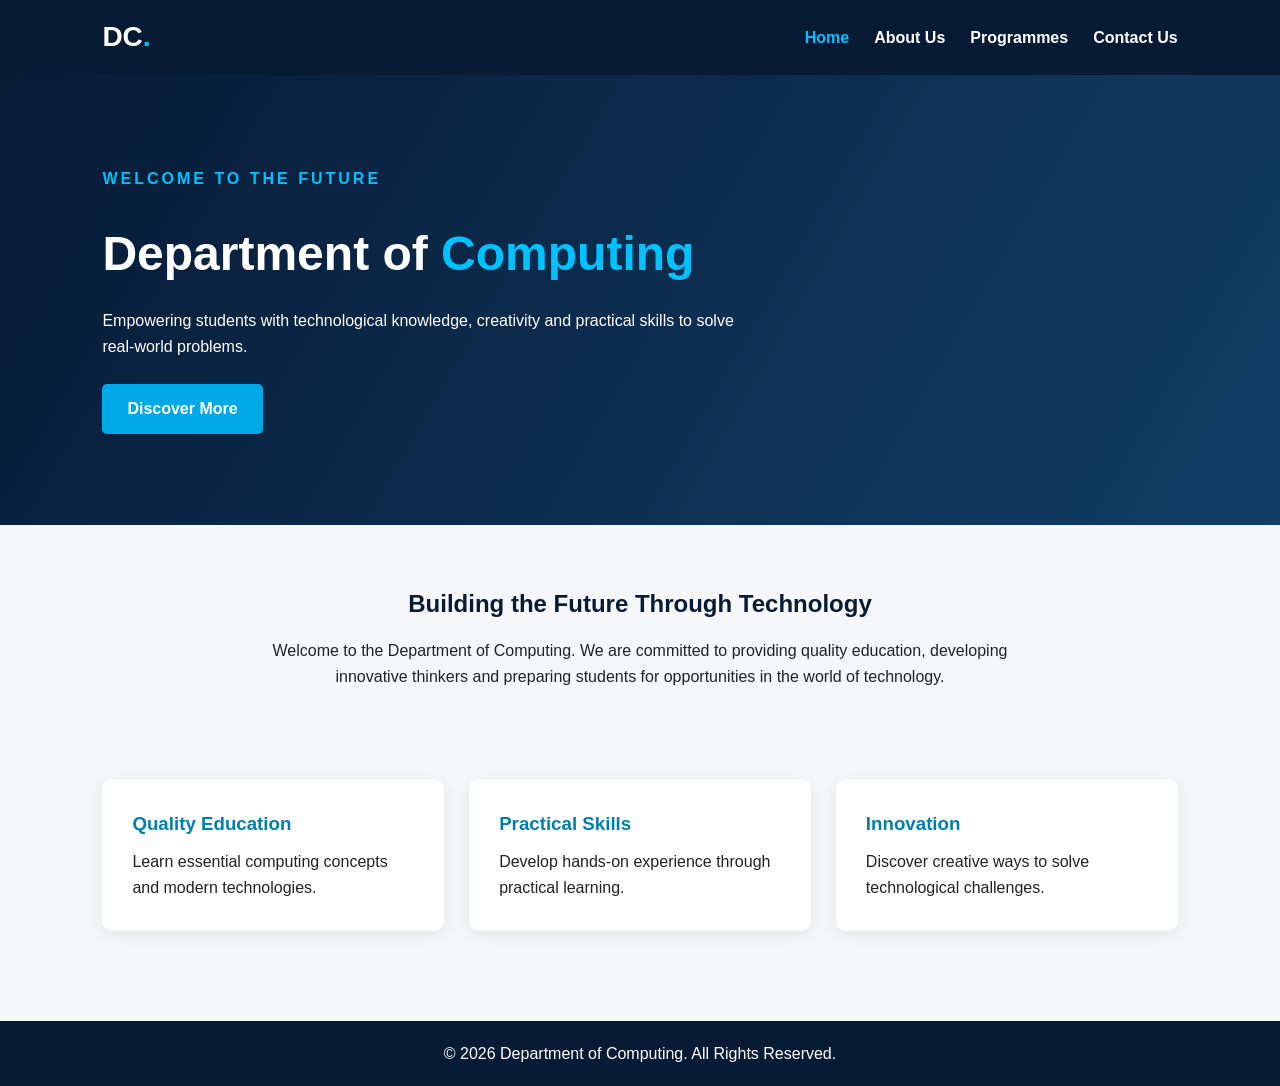
==== index.html @ 64c6f4ee "Initial commit: Create Department of Computing website" ====
<!DOCTYPE html>
<html lang="en">
<head>
    <meta charset="UTF-8">
    <meta name="viewport" content="width=device-width, initial-scale=1.0">
    <title>Department of Computing | Home</title>
    <link rel="stylesheet" href="style.css">
</head>
<body>

    <header>
        <nav class="navbar">
            <h2 class="logo">DC<span>.</span></h2>

            <ul class="nav-links">
                <li><a class="active" href="index.html">Home</a></li>
                <li><a href="about.html">About Us</a></li>
                <li><a href="programmes.html">Programmes</a></li>
                <li><a href="contact.html">Contact Us</a></li>
            </ul>
        </nav>
    </header>

    <section class="hero">
        <div class="hero-content">
            <p class="tagline">WELCOME TO THE FUTURE</p>
            <h1>Department of <span>Computing</span></h1>
            <p>
                Empowering students with technological knowledge,
                creativity and practical skills to solve real-world problems.
            </p>
            <a href="about.html" class="btn">Discover More</a>
        </div>
    </section>

    <section class="welcome">
        <h2>Building the Future Through Technology</h2>
        <p>
            Welcome to the Department of Computing. We are committed
            to providing quality education, developing innovative
            thinkers and preparing students for opportunities in
            the world of technology.
        </p>
    </section>

    <section class="features">
        <div class="feature-card">
            <h3>Quality Education</h3>
            <p>Learn essential computing concepts and modern technologies.</p>
        </div>

        <div class="feature-card">
            <h3>Practical Skills</h3>
            <p>Develop hands-on experience through practical learning.</p>
        </div>

        <div class="feature-card">
            <h3>Innovation</h3>
            <p>Discover creative ways to solve technological challenges.</p>
        </div>
    </section>

    <footer>
        <p>&copy; 2026 Department of Computing. All Rights Reserved.</p>
    </footer>

</body>
</html>
---- style.css ----
/* GENERAL SETTINGS */
* {
    margin: 0;
    padding: 0;
    box-sizing: border-box;
}

body {
    font-family: Arial, sans-serif;
    background-color: #f5f7fb;
    color: #222;
    line-height: 1.6;
}

/* NAVIGATION BAR */
header {
    background-color: #071b35;
    padding: 15px 8%;
}

.navbar {
    display: flex;
    justify-content: space-between;
    align-items: center;
}

.logo {
    color: white;
    font-size: 28px;
}

.logo span {
    color: #00c2ff;
}

.nav-links {
    display: flex;
    list-style: none;
    gap: 25px;
}

.nav-links a {
    color: white;
    text-decoration: none;
    font-weight: bold;
    transition: 0.3s;
}

.nav-links a:hover,
.nav-links a.active {
    color: #00c2ff;
}

/* HOMEPAGE HERO SECTION */
.hero {
    min-height: 450px;
    background: linear-gradient(120deg, #071b35, #123e68);
    display: flex;
    align-items: center;
    padding: 60px 8%;
    color: white;
}

.hero-content {
    max-width: 650px;
}

.tagline {
    color: #00c2ff;
    font-weight: bold;
    letter-spacing: 3px;
}

.hero h1 {
    font-size: 48px;
    margin: 15px 0;
}

.hero h1 span {
    color: #00c2ff;
}

.hero-content p {
    margin-bottom: 25px;
}

.btn {
    display: inline-block;
    background-color: #00a8e8;
    color: white;
    padding: 12px 25px;
    text-decoration: none;
    border-radius: 5px;
    font-weight: bold;
}

.btn:hover {
    background-color: #007eb0;
}

/* WELCOME SECTION */
.welcome {
    text-align: center;
    padding: 60px 10%;
}

.welcome h2,
.content-section h2 {
    color: #071b35;
    margin-bottom: 15px;
}

.welcome p {
    max-width: 800px;
    margin: auto;
}

/* FEATURE CARDS */
.features {
    display: grid;
    grid-template-columns: repeat(3, 1fr);
    gap: 25px;
    padding: 30px 8% 60px;
}

.feature-card,
.programme-card {
    background-color: white;
    padding: 30px;
    border-radius: 10px;
    box-shadow: 0 4px 15px rgba(0, 0, 0, 0.08);
    transition: 0.3s;
}

.feature-card:hover,
.programme-card:hover {
    transform: translateY(-5px);
}

.feature-card h3,
.programme-card h3 {
    color: #007eb0;
    margin-bottom: 10px;
}

/* OTHER PAGE BANNERS */
.page-banner {
    background: linear-gradient(120deg, #071b35, #123e68);
    color: white;
    text-align: center;
    padding: 65px 20px;
}

.page-banner h1 {
    font-size: 36px;
    margin-bottom: 10px;
}

/* CONTENT SECTION */
.content-section {
    padding: 50px 8%;
}

.content-section h2 {
    margin-top: 20px;
}

.content-section p {
    margin-bottom: 15px;
}

/* PROGRAMME CARDS */
.programme-grid {
    display: grid;
    grid-template-columns: repeat(2, 1fr);
    gap: 25px;
    margin-top: 30px;
}

/* CONTACT SECTION */
.contact-container {
    display: grid;
    grid-template-columns: 1fr 1fr;
    gap: 40px;
    align-items: start;
}

.contact-info {
    background-color: white;
    padding: 30px;
    border-radius: 10px;
}

.contact-form {
    background-color: white;
    padding: 30px;
    border-radius: 10px;
    box-shadow: 0 4px 15px rgba(0, 0, 0, 0.08);
}

.contact-form label {
    display: block;
    margin-top: 15px;
    font-weight: bold;
}

.contact-form input,
.contact-form textarea {
    width: 100%;
    padding: 12px;
    margin-top: 5px;
    border: 1px solid #ccc;
    border-radius: 5px;
    font-family: Arial, sans-serif;
}

.contact-form button {
    background-color: #007eb0;
    color: white;
    border: none;
    padding: 12px 25px;
    margin-top: 20px;
    border-radius: 5px;
    cursor: pointer;
}

.contact-form button:hover {
    background-color: #071b35;
}

/* FOOTER */
footer {
    background-color: #071b35;
    color: white;
    text-align: center;
    padding: 20px;
    margin-top: 30px;
}

/* RESPONSIVE DESIGN */
@media (max-width: 768px) {

    .navbar {
        flex-direction: column;
        gap: 15px;
    }

    .nav-links {
        flex-wrap: wrap;
        justify-content: center;
        gap: 15px;
    }

    .hero h1 {
        font-size: 34px;
    }

    .features,
    .programme-grid,
    .contact-container {
        grid-template-columns: 1fr;
    }

    .hero {
        padding: 50px 8%;
    }
}
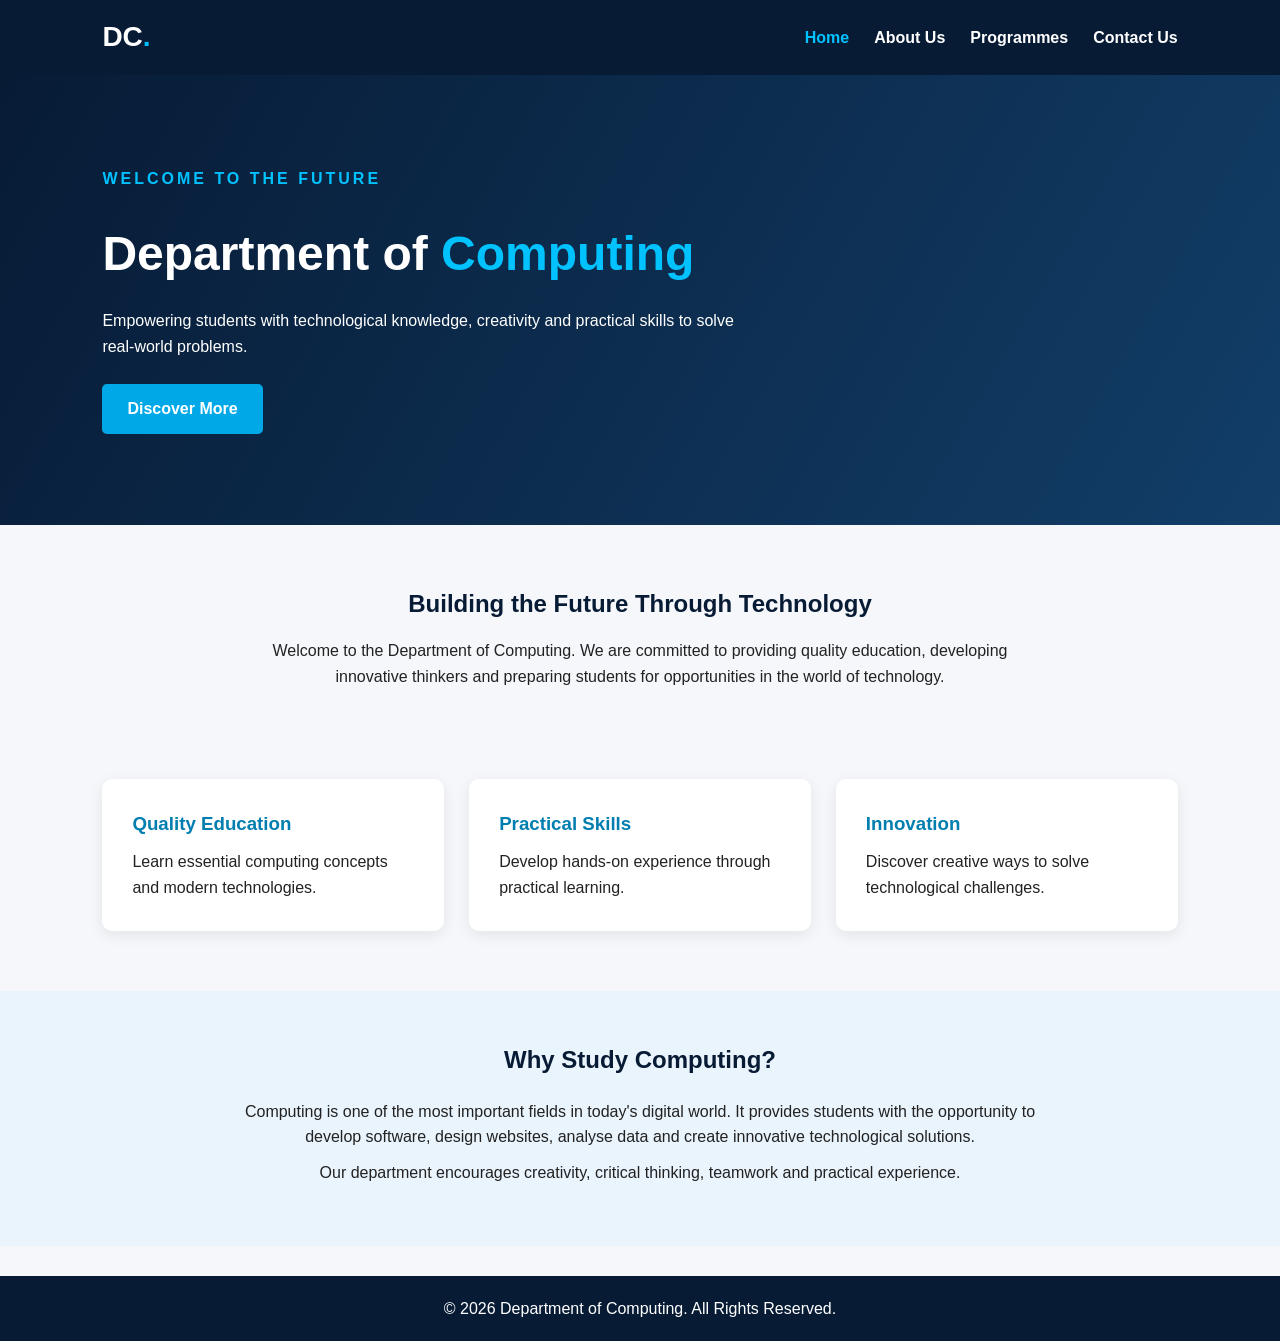
==== commit b01f18b9: "Update homepage with additional computing information" ====
--- a/index.html
+++ b/index.html
@@ -60,6 +60,23 @@
             <p>Discover creative ways to solve technological challenges.</p>
         </div>
     </section>
+    
+<section class="why-computing">
+    <h2>Why Study Computing?</h2>
+
+    <p>
+        Computing is one of the most important fields in today's
+        digital world. It provides students with the opportunity
+        to develop software, design websites, analyse data and
+        create innovative technological solutions.
+    </p>
+
+    <p>
+        Our department encourages creativity, critical thinking,
+        teamwork and practical experience.
+    </p>
+</section>
+
 
     <footer>
         <p>&copy; 2026 Department of Computing. All Rights Reserved.</p>
--- a/style.css
+++ b/style.css
@@ -266,3 +266,21 @@
         padding: 50px 8%;
     }
 }
+
+/* WHY STUDY COMPUTING SECTION */
+
+.why-computing {
+    background-color: #eaf4fc;
+    padding: 50px 10%;
+    text-align: center;
+}
+
+.why-computing h2 {
+    color: #071b35;
+    margin-bottom: 20px;
+}
+
+.why-computing p {
+    max-width: 850px;
+    margin: 10px auto;
+}
